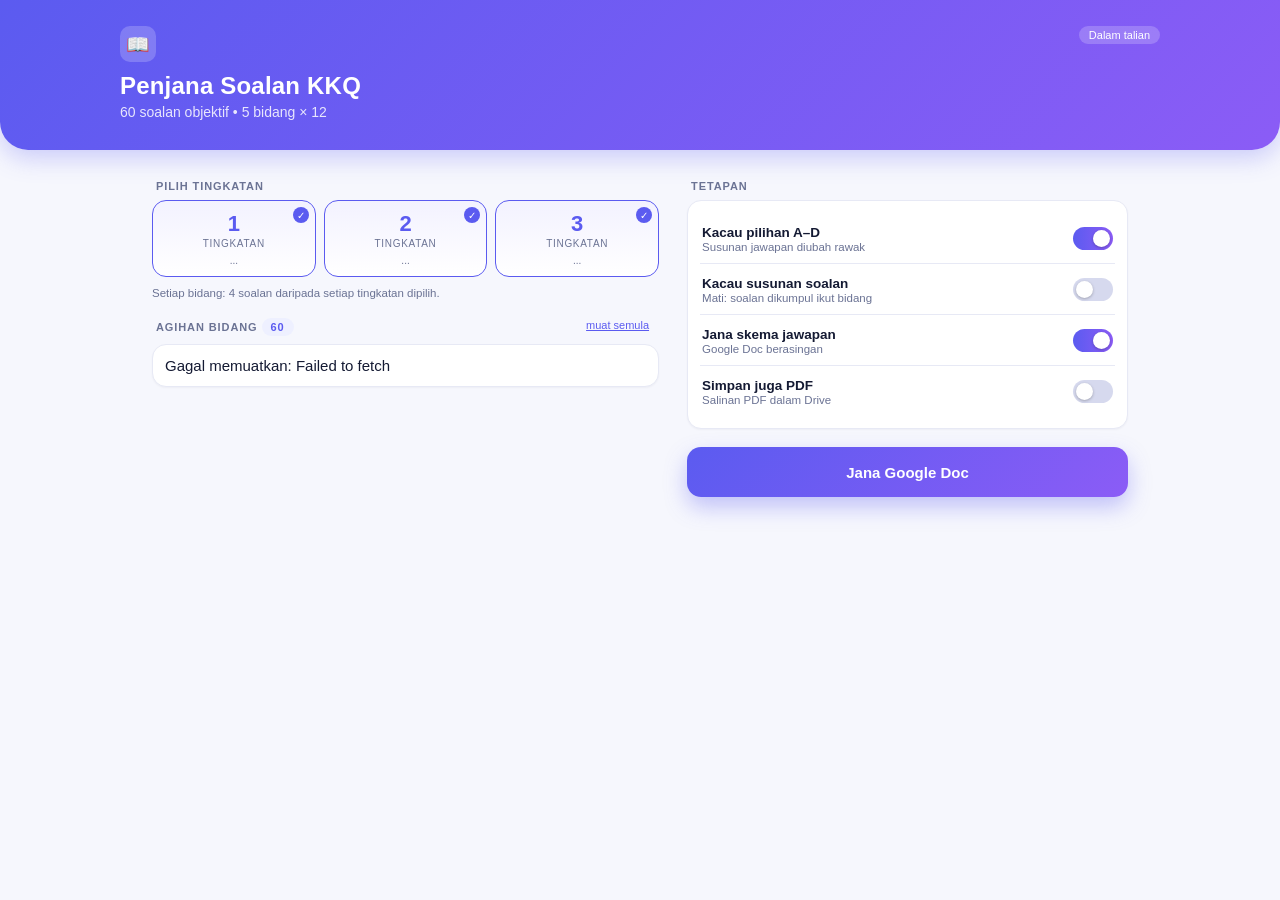
==== index.html @ 25ed91d0 "PWA Penjana Soalan KKQ dengan API Apps Script Co-Authored-By: Claude Sonnet 5.5 <noreply@anthropic.c" ====
<!DOCTYPE html>
<html lang="ms">
<head>
<meta charset="utf-8">
<meta name="viewport" content="width=device-width, initial-scale=1, viewport-fit=cover">
<meta name="theme-color" content="#5b5bf0">
<title>Penjana Soalan KKQ</title>
<link rel="manifest" href="manifest.json">
<link rel="icon" href="icons/icon-192.png">
<link rel="apple-touch-icon" href="icons/icon-192.png">
<meta name="apple-mobile-web-app-capable" content="yes">
<link rel="stylesheet" href="style.css">
</head>
<body>
  <div class="hero">
    <div class="top">
      <div class="logo">📖</div>
      <span id="net" class="badge">Dalam talian</span>
    </div>
    <h1>Penjana Soalan KKQ</h1>
    <p>60 soalan objektif &bull; 5 bidang &times; 12</p>
  </div>

  <div class="wrap">
   <div class="col">
    <div class="sec first">
      <h2>Pilih Tingkatan</h2>
      <div class="levels" id="levels"></div>
      <div class="note" id="splitNote"></div>
    </div>

    <div class="sec">
      <h2>Agihan Bidang <span class="pill" id="total">60</span>
        <button id="reload" class="link" type="button">muat semula</button></h2>
      <div class="card" id="bidang">Memuatkan...</div>
    </div>
   </div>

   <div class="col">
    <div class="sec first">
      <h2>Tetapan</h2>
      <div class="card">
        <div class="sw"><div><b>Kacau pilihan A–D</b><small>Susunan jawapan diubah rawak</small></div>
          <label class="tg"><input type="checkbox" id="shufOpt" checked><span></span></label></div>
        <div class="sw"><div><b>Kacau susunan soalan</b><small>Mati: soalan dikumpul ikut bidang</small></div>
          <label class="tg"><input type="checkbox" id="shufOrd"><span></span></label></div>
        <div class="sw"><div><b>Jana skema jawapan</b><small>Google Doc berasingan</small></div>
          <label class="tg"><input type="checkbox" id="makeKey" checked><span></span></label></div>
        <div class="sw"><div><b>Simpan juga PDF</b><small>Salinan PDF dalam Drive</small></div>
          <label class="tg"><input type="checkbox" id="makePdf"><span></span></label></div>
      </div>
    </div>

    <button class="cta" id="go" type="button"><span class="spin" id="spin"></span><span id="goTxt">Jana Google Doc</span></button>
    <div class="err" id="err"></div>

    <div class="card result" id="result">
      <h3>✓ Doc siap dijana</h3>
      <div class="meta" id="meta"></div>
      <div id="links"></div>
    </div>
   </div>
  </div>

<button id="install" class="install" hidden type="button">Pasang aplikasi</button>
<script src="app.js"></script>
</body>
</html>
---- style.css ----
:root{
  --ink:#141a33; --muted:#6b7394; --line:#e7e9f5; --bg:#f6f7fd;
  --a:#5b5bf0; --b:#8b5cf6; --ok:#12a150; --bad:#e5484d; --card:#ffffff;
}
*{box-sizing:border-box}
body{margin:0;background:var(--bg);color:var(--ink);
     font-family:"Google Sans",Inter,Roboto,"Segoe UI",Arial,sans-serif;font-size:14px;padding-bottom:90px}
.hero{background:linear-gradient(135deg,var(--a),var(--b));color:#fff;
      padding:18px 16px 22px;padding-top:calc(18px + env(safe-area-inset-top));
      border-radius:0 0 22px 22px;box-shadow:0 8px 24px rgba(91,91,240,.28)}
.hero .top{display:flex;justify-content:space-between;align-items:flex-start}
.hero .logo{width:36px;height:36px;border-radius:10px;background:rgba(255,255,255,.2);
      display:flex;align-items:center;justify-content:center;font-size:19px;margin-bottom:10px}
.hero h1{margin:0;font-size:18px;font-weight:700;letter-spacing:.2px}
.hero p{margin:4px 0 0;opacity:.85;font-size:12.5px}
.badge{font-size:11px;background:rgba(255,255,255,.2);padding:3px 10px;border-radius:99px}
.badge.off{background:#b45309}
.wrap{max-width:520px;margin:0 auto;padding:14px 14px 18px}
.sec{margin-top:16px}
.sec.first{margin-top:6px}
button,.lv,.tg span{-webkit-tap-highlight-color:transparent}
.cta{min-height:50px}

/* Tablet & desktop: dua lajur */
@media (min-width:860px){
  body{font-size:15px}
  .hero{padding:26px max(32px,calc((100% - 1040px)/2)) 30px;border-radius:0 0 28px 28px}
  .hero h1{font-size:24px}
  .hero p{font-size:14px}
  .wrap{max-width:1040px;display:grid;grid-template-columns:1.15fr 1fr;gap:28px;padding:24px 32px 40px;align-items:start}
  .col{min-width:0}
  .lv{padding:18px 10px 14px}
  .lv .n{font-size:30px}
  .row .nm{width:130px}
  .cta{margin-top:20px}
}
@media (min-width:600px) and (max-width:859px){
  .wrap{max-width:640px}
}
.sec h2{font-size:11px;text-transform:uppercase;letter-spacing:.9px;color:var(--muted);margin:0 4px 8px;font-weight:700}
.card{background:var(--card);border:1px solid var(--line);border-radius:14px;padding:12px;
      box-shadow:0 1px 2px rgba(20,26,51,.04)}
.link{background:none;border:0;color:var(--a);font-size:11px;cursor:pointer;text-decoration:underline;text-transform:none;letter-spacing:0;float:right}

.levels{display:grid;grid-template-columns:repeat(3,1fr);gap:8px}
.lv{position:relative;border:1.5px solid var(--line);background:#fff;border-radius:14px;
    padding:12px 8px 10px;text-align:center;cursor:pointer;transition:all .18s;user-select:none}
.lv:hover{transform:translateY(-1px);box-shadow:0 6px 14px rgba(91,91,240,.12)}
.lv .n{font-size:22px;font-weight:800;line-height:1}
.lv .t{font-size:10px;color:var(--muted);margin-top:3px;text-transform:uppercase;letter-spacing:.7px}
.lv .c{font-size:10px;color:var(--muted);margin-top:6px}
.lv .tick{position:absolute;top:6px;right:6px;width:16px;height:16px;border-radius:50%;
    background:var(--a);color:#fff;font-size:10px;display:none;align-items:center;justify-content:center}
.lv.on{border-color:var(--a);background:linear-gradient(180deg,#f3f2ff,#fff)}
.lv.on .n{color:var(--a)} .lv.on .tick{display:flex}

.row{display:flex;align-items:center;gap:10px;margin:9px 0}
.row .nm{width:100px;font-weight:600;font-size:12.5px;white-space:nowrap;overflow:hidden;text-overflow:ellipsis}
.bar{flex:1;height:7px;background:#eceefa;border-radius:99px;overflow:hidden}
.bar i{display:block;height:100%;background:linear-gradient(90deg,var(--a),var(--b));border-radius:99px;transition:width .35s}
.bar i.low{background:var(--bad)}
.row .nv{width:48px;text-align:right;font-size:11px;color:var(--muted);font-variant-numeric:tabular-nums}
.row .nv.low{color:var(--bad);font-weight:700}
.note{font-size:11.5px;color:var(--muted);margin-top:8px;line-height:1.45}
.pill{display:inline-block;background:#eef0ff;color:var(--a);padding:3px 9px;border-radius:99px;font-size:11px;font-weight:700}

.sw{display:flex;align-items:center;justify-content:space-between;padding:10px 2px;border-bottom:1px solid var(--line)}
.sw:last-child{border-bottom:0}
.sw b{font-size:13.5px;font-weight:600} .sw small{display:block;color:var(--muted);font-size:11.5px;margin-top:1px}
.tg{position:relative;width:40px;height:23px;flex:none}
.tg input{display:none}
.tg span{position:absolute;inset:0;background:#d6d9ee;border-radius:99px;cursor:pointer;transition:.2s}
.tg span:before{content:"";position:absolute;width:17px;height:17px;left:3px;top:3px;background:#fff;
      border-radius:50%;transition:.2s;box-shadow:0 1px 3px rgba(0,0,0,.25)}
.tg input:checked+span{background:linear-gradient(90deg,var(--a),var(--b))}
.tg input:checked+span:before{transform:translateX(17px)}

.cta{width:100%;margin-top:18px;border:0;border-radius:14px;padding:15px;color:#fff;font-size:15px;font-weight:700;
     cursor:pointer;background:linear-gradient(135deg,var(--a),var(--b));
     box-shadow:0 10px 22px rgba(91,91,240,.35);transition:.18s;display:flex;align-items:center;justify-content:center;gap:9px}
.cta:hover{transform:translateY(-1px)}
.cta:disabled{opacity:.6;cursor:wait;transform:none}
.spin{width:16px;height:16px;border:2.5px solid rgba(255,255,255,.4);border-top-color:#fff;border-radius:50%;
      animation:sp .7s linear infinite;display:none}
@keyframes sp{to{transform:rotate(360deg)}}

.result{display:none;margin-top:16px;border:1px solid #bfe8cf;background:linear-gradient(180deg,#f2fcf6,#fff)}
.result h3{margin:0 0 4px;font-size:15px;color:var(--ok)}
.result .meta{font-size:12px;color:var(--muted);margin-bottom:10px;line-height:1.5}
.lnk{display:flex;align-items:center;justify-content:space-between;text-decoration:none;color:var(--ink);
     background:#fff;border:1px solid var(--line);border-radius:11px;padding:11px 12px;margin-top:7px;font-weight:600;font-size:13px;transition:.15s}
.lnk:hover{border-color:var(--a);color:var(--a)}
.err{display:none;margin-top:14px;background:#fff1f1;border:1px solid #ffc9cb;color:#a4262c;border-radius:12px;padding:10px 12px;font-size:12.5px;line-height:1.5}

.install{position:fixed;right:14px;bottom:calc(14px + env(safe-area-inset-bottom));background:#141a33;color:#fff;border:0;padding:12px 18px;border-radius:99px;box-shadow:0 2px 8px rgba(0,0,0,.3)}
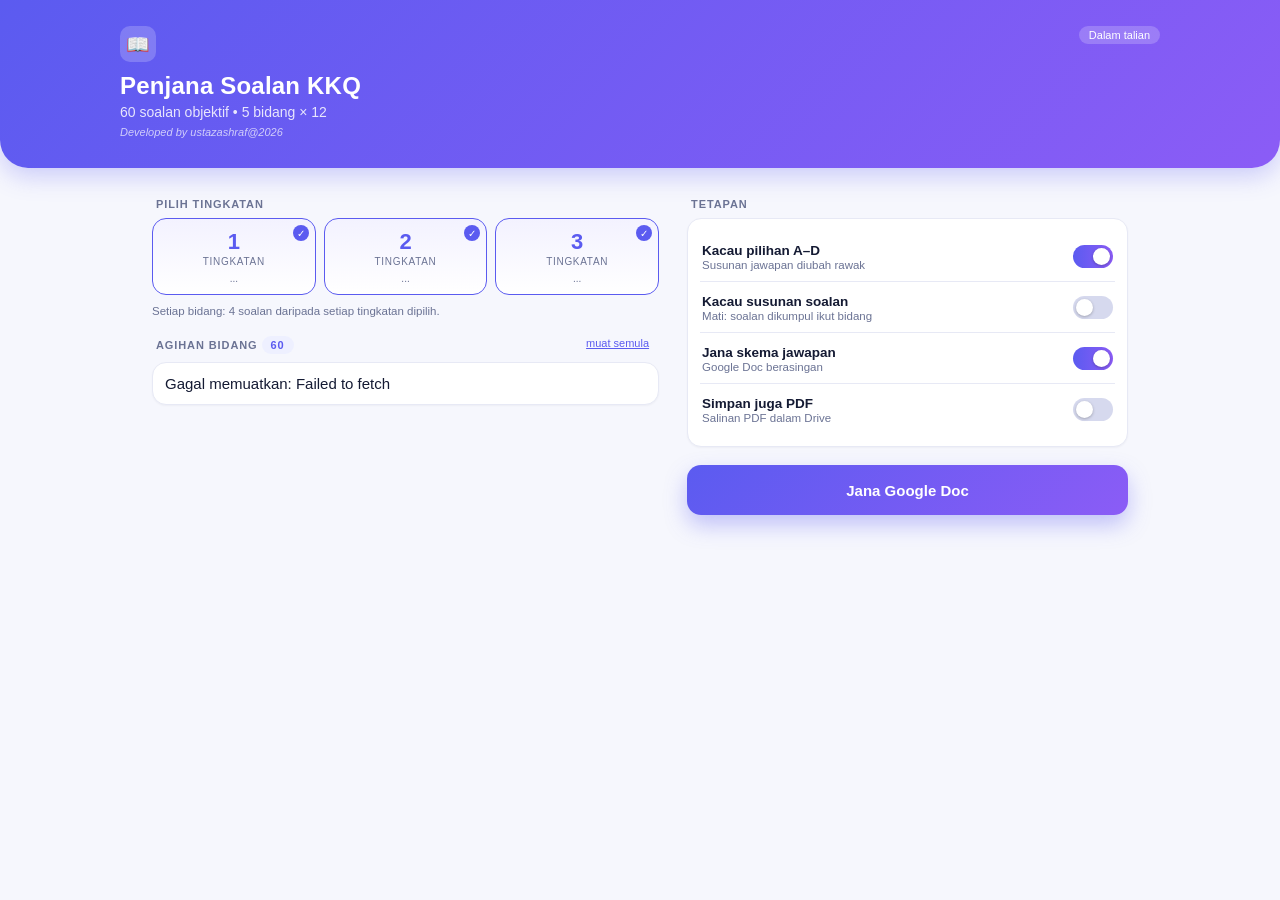
==== commit 0a05efd4: "Tambah tagline Developed by ustazashraf@2026 Co-Authored-By: Claude Sonnet 5.5 <noreply@anthropic.co" ====
--- a/index.html
+++ b/index.html
@@ -19,6 +19,7 @@
     </div>
     <h1>Penjana Soalan KKQ</h1>
     <p>60 soalan objektif &bull; 5 bidang &times; 12</p>
+    <p class="tagline">Developed by ustazashraf@2026</p>
   </div>
 
   <div class="wrap">
--- a/style.css
+++ b/style.css
@@ -13,6 +13,7 @@
       display:flex;align-items:center;justify-content:center;font-size:19px;margin-bottom:10px}
 .hero h1{margin:0;font-size:18px;font-weight:700;letter-spacing:.2px}
 .hero p{margin:4px 0 0;opacity:.85;font-size:12.5px}
+.hero p.tagline{opacity:.7;font-size:11px;font-style:italic;margin-top:6px}
 .badge{font-size:11px;background:rgba(255,255,255,.2);padding:3px 10px;border-radius:99px}
 .badge.off{background:#b45309}
 .wrap{max-width:520px;margin:0 auto;padding:14px 14px 18px}
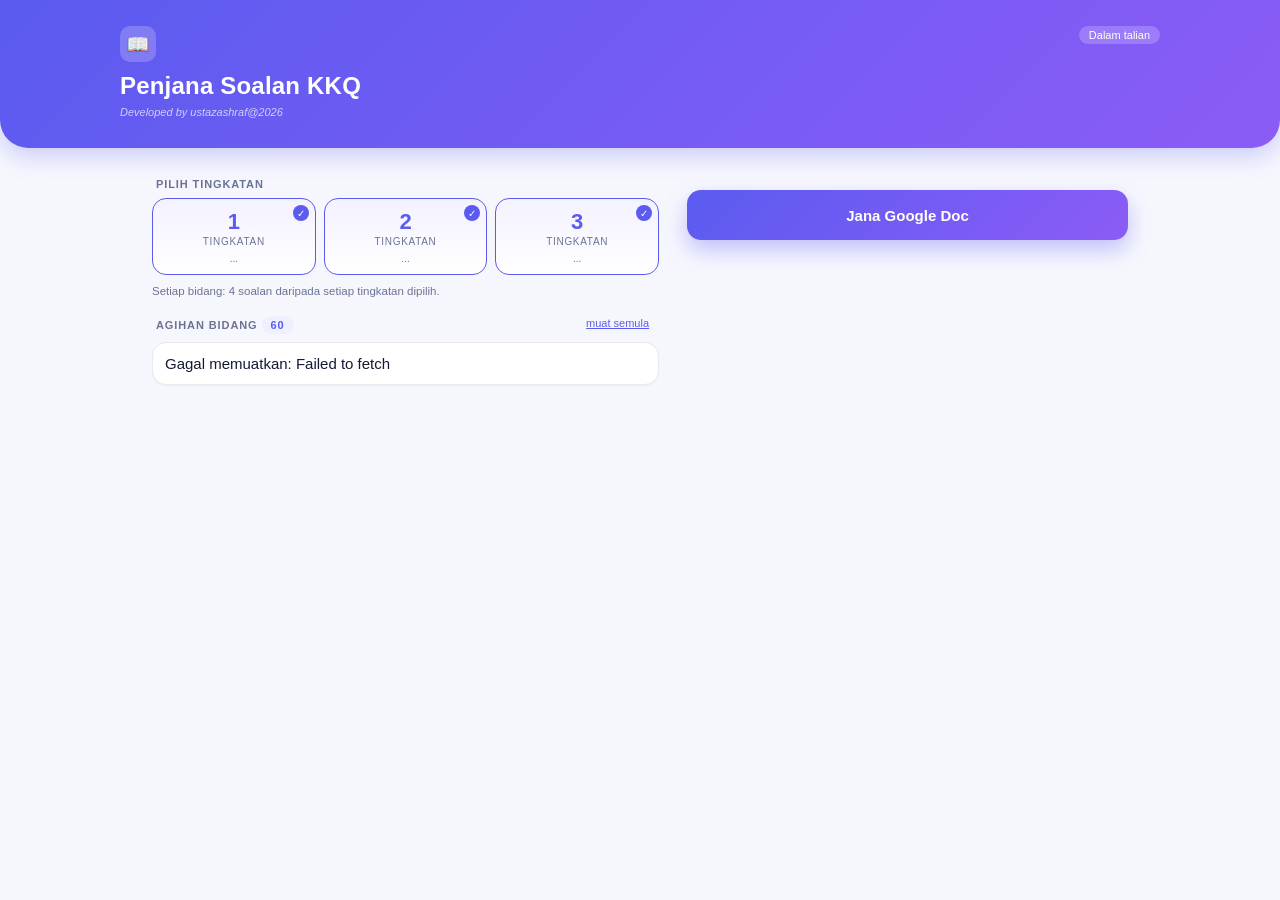
==== commit cc7f21cc: "Sembunyi menu tetapan, buang teks header, tambah gas/sidebar.html Co-Authored-By: Claude Sonnet 5.5 " ====
--- a/index.html
+++ b/index.html
@@ -18,7 +18,6 @@
       <span id="net" class="badge">Dalam talian</span>
     </div>
     <h1>Penjana Soalan KKQ</h1>
-    <p>60 soalan objektif &bull; 5 bidang &times; 12</p>
     <p class="tagline">Developed by ustazashraf@2026</p>
   </div>
 
@@ -38,7 +37,7 @@
    </div>
 
    <div class="col">
-    <div class="sec first">
+    <div class="sec first" style="display:none">
       <h2>Tetapan</h2>
       <div class="card">
         <div class="sw"><div><b>Kacau pilihan A–D</b><small>Susunan jawapan diubah rawak</small></div>
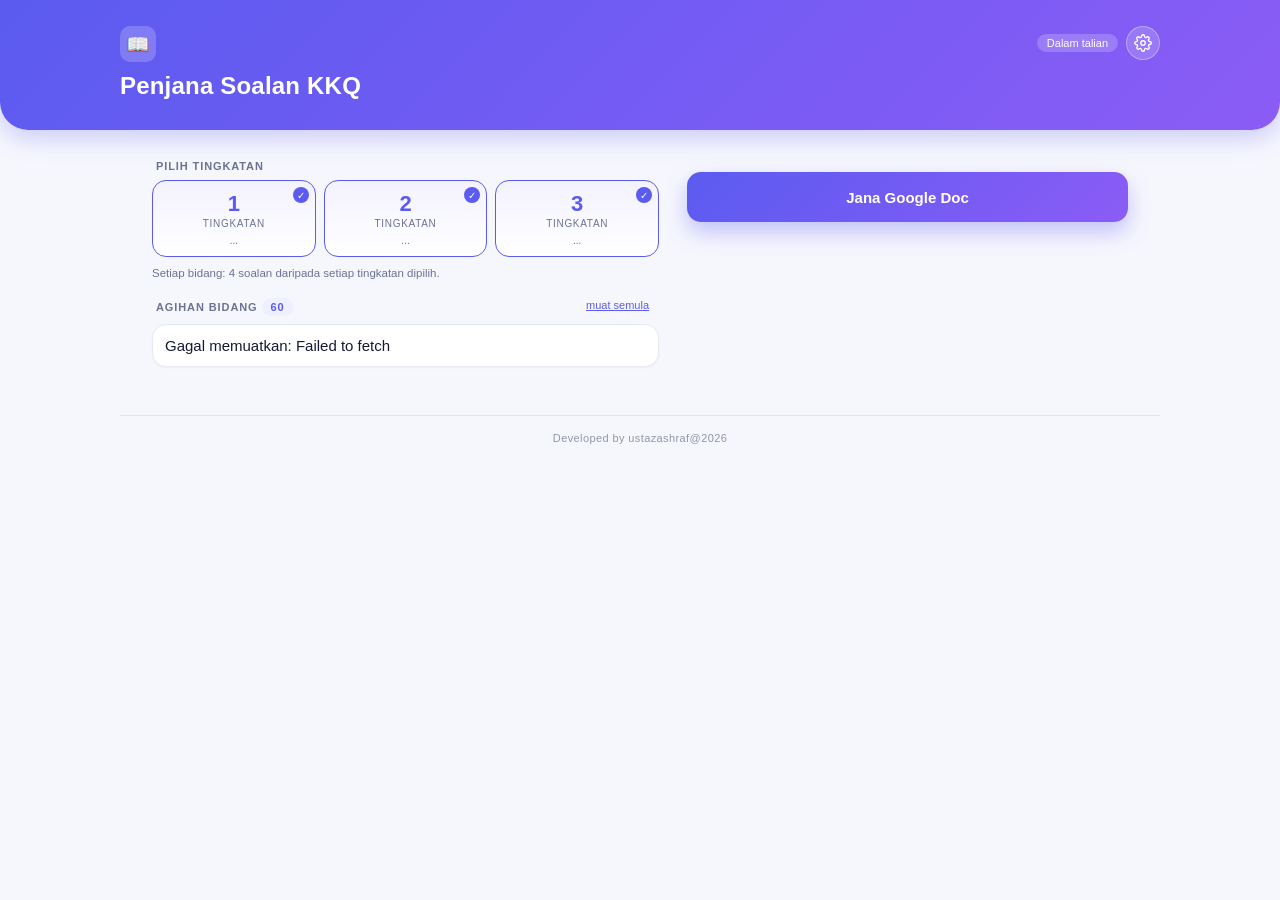
==== commit ff4a120e: "Ikon tetapan SVG boleh akses, footer tagline di bawah Co-Authored-By: Claude Sonnet 5.5 <noreply@ant" ====
--- a/index.html
+++ b/index.html
@@ -15,10 +15,9 @@
   <div class="hero">
     <div class="top">
       <div class="logo">📖</div>
-      <span id="net" class="badge">Dalam talian</span>
+      <div class="tools"><span id="net" class="badge">Dalam talian</span><button id="gear" class="gear" type="button" aria-label="Tetapan" aria-expanded="false"><svg viewBox="0 0 24 24" width="18" height="18" fill="none" stroke="currentColor" stroke-width="1.8" stroke-linecap="round" stroke-linejoin="round" aria-hidden="true"><circle cx="12" cy="12" r="3"/><path d="M19.4 15a1.65 1.65 0 0 0 .33 1.82l.06.06a2 2 0 0 1 0 2.83 2 2 0 0 1-2.83 0l-.06-.06a1.65 1.65 0 0 0-1.82-.33 1.65 1.65 0 0 0-1 1.51V21a2 2 0 0 1-2 2 2 2 0 0 1-2-2v-.09A1.65 1.65 0 0 0 9 19.4a1.65 1.65 0 0 0-1.82.33l-.06.06a2 2 0 0 1-2.83 0 2 2 0 0 1 0-2.83l.06-.06a1.65 1.65 0 0 0 .33-1.82 1.65 1.65 0 0 0-1.51-1H3a2 2 0 0 1-2-2 2 2 0 0 1 2-2h.09A1.65 1.65 0 0 0 4.6 9a1.65 1.65 0 0 0-.33-1.82l-.06-.06a2 2 0 0 1 0-2.83 2 2 0 0 1 2.83 0l.06.06a1.65 1.65 0 0 0 1.82.33H9a1.65 1.65 0 0 0 1-1.51V3a2 2 0 0 1 2-2 2 2 0 0 1 2 2v.09a1.65 1.65 0 0 0 1 1.51 1.65 1.65 0 0 0 1.82-.33l.06-.06a2 2 0 0 1 2.83 0 2 2 0 0 1 0 2.83l-.06.06a1.65 1.65 0 0 0-.33 1.82V9a1.65 1.65 0 0 0 1.51 1H21a2 2 0 0 1 2 2 2 2 0 0 1-2 2h-.09a1.65 1.65 0 0 0-1.51 1z"/></svg></button></div>
     </div>
     <h1>Penjana Soalan KKQ</h1>
-    <p class="tagline">Developed by ustazashraf@2026</p>
   </div>
 
   <div class="wrap">
@@ -37,7 +36,7 @@
    </div>
 
    <div class="col">
-    <div class="sec first" style="display:none">
+    <div class="sec first" id="settings" hidden>
       <h2>Tetapan</h2>
       <div class="card">
         <div class="sw"><div><b>Kacau pilihan A–D</b><small>Susunan jawapan diubah rawak</small></div>
@@ -62,6 +61,8 @@
    </div>
   </div>
 
+<footer class="foot">Developed by ustazashraf@2026</footer>
+
 <button id="install" class="install" hidden type="button">Pasang aplikasi</button>
 <script src="app.js"></script>
 </body>
--- a/style.css
+++ b/style.css
@@ -13,9 +13,21 @@
       display:flex;align-items:center;justify-content:center;font-size:19px;margin-bottom:10px}
 .hero h1{margin:0;font-size:18px;font-weight:700;letter-spacing:.2px}
 .hero p{margin:4px 0 0;opacity:.85;font-size:12.5px}
-.hero p.tagline{opacity:.7;font-size:11px;font-style:italic;margin-top:6px}
+.foot{width:100%;max-width:520px;margin:8px auto 0;padding:16px 14px 0;text-align:center;
+  border-top:1px solid #e3e5ee;color:#9096a8;font-size:11px;font-weight:500;letter-spacing:.4px}
+@media (min-width:860px){.foot{max-width:1040px}}
 .badge{font-size:11px;background:rgba(255,255,255,.2);padding:3px 10px;border-radius:99px}
 .badge.off{background:#b45309}
+.tools{display:flex;align-items:center;gap:8px}
+.gear{display:flex;align-items:center;justify-content:center;width:34px;height:34px;padding:0;border-radius:50%;
+  background:rgba(255,255,255,.18);border:1px solid rgba(255,255,255,.35);color:#fff;cursor:pointer;
+  backdrop-filter:blur(6px);-webkit-backdrop-filter:blur(6px);transition:background .2s,transform .2s,box-shadow .2s}
+.gear svg{transition:transform .5s cubic-bezier(.4,0,.2,1)}
+.gear:hover{background:rgba(255,255,255,.3);box-shadow:0 4px 12px rgba(20,26,51,.2)}
+.gear:hover svg,.gear[aria-expanded=true] svg{transform:rotate(90deg)}
+.gear[aria-expanded=true]{background:#fff;color:var(--a);border-color:#fff}
+.gear:active{transform:scale(.92)}
+[hidden]{display:none!important}
 .wrap{max-width:520px;margin:0 auto;padding:14px 14px 18px}
 .sec{margin-top:16px}
 .sec.first{margin-top:6px}
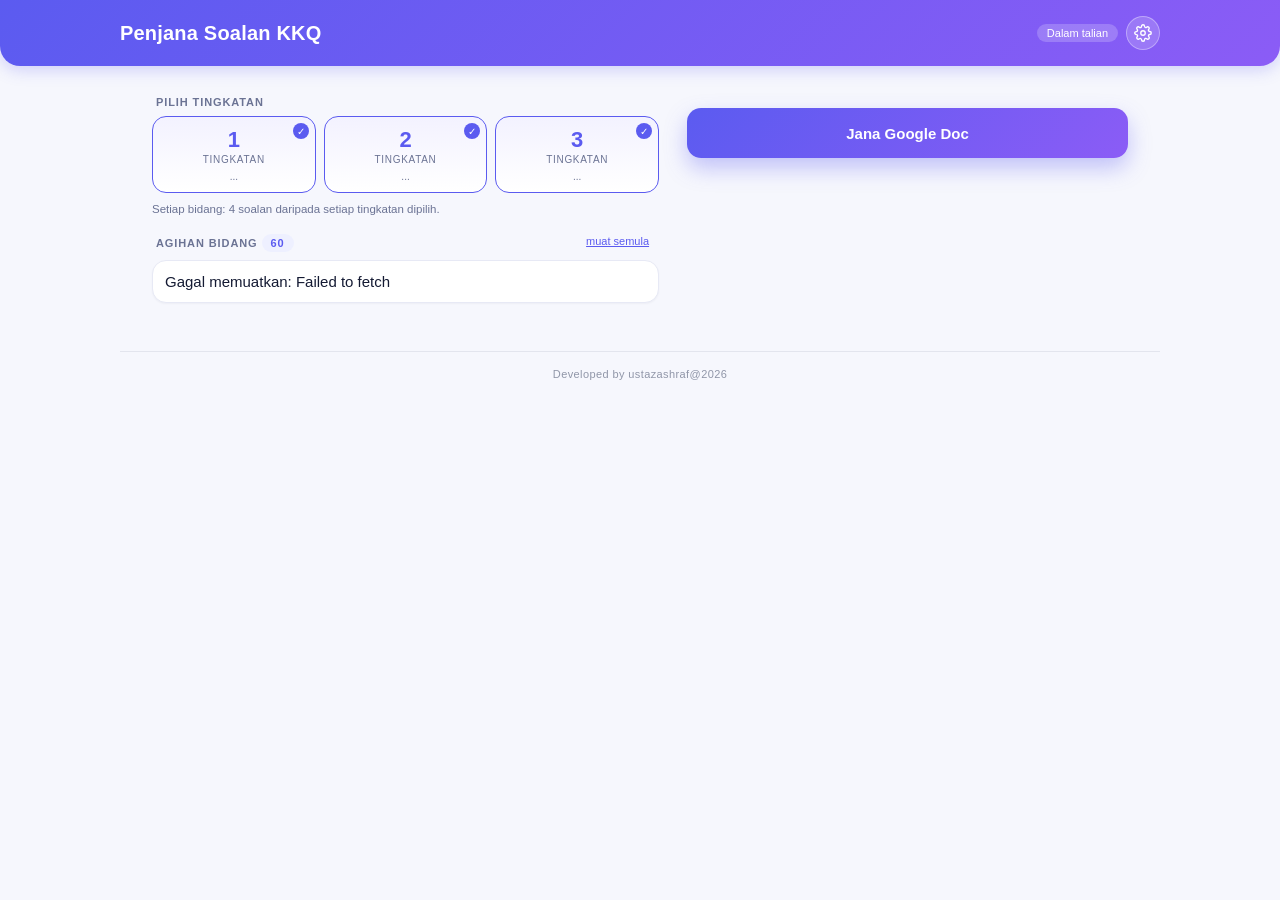
==== commit bb3a2eb5: "Buang ikon buku dan padatkan header Co-Authored-By: Claude Sonnet 5.5 <noreply@anthropic.com>" ====
--- a/index.html
+++ b/index.html
@@ -14,10 +14,9 @@
 <body>
   <div class="hero">
     <div class="top">
-      <div class="logo">📖</div>
+      <h1>Penjana Soalan KKQ</h1>
       <div class="tools"><span id="net" class="badge">Dalam talian</span><button id="gear" class="gear" type="button" aria-label="Tetapan" aria-expanded="false"><svg viewBox="0 0 24 24" width="18" height="18" fill="none" stroke="currentColor" stroke-width="1.8" stroke-linecap="round" stroke-linejoin="round" aria-hidden="true"><circle cx="12" cy="12" r="3"/><path d="M19.4 15a1.65 1.65 0 0 0 .33 1.82l.06.06a2 2 0 0 1 0 2.83 2 2 0 0 1-2.83 0l-.06-.06a1.65 1.65 0 0 0-1.82-.33 1.65 1.65 0 0 0-1 1.51V21a2 2 0 0 1-2 2 2 2 0 0 1-2-2v-.09A1.65 1.65 0 0 0 9 19.4a1.65 1.65 0 0 0-1.82.33l-.06.06a2 2 0 0 1-2.83 0 2 2 0 0 1 0-2.83l.06-.06a1.65 1.65 0 0 0 .33-1.82 1.65 1.65 0 0 0-1.51-1H3a2 2 0 0 1-2-2 2 2 0 0 1 2-2h.09A1.65 1.65 0 0 0 4.6 9a1.65 1.65 0 0 0-.33-1.82l-.06-.06a2 2 0 0 1 0-2.83 2 2 0 0 1 2.83 0l.06.06a1.65 1.65 0 0 0 1.82.33H9a1.65 1.65 0 0 0 1-1.51V3a2 2 0 0 1 2-2 2 2 0 0 1 2 2v.09a1.65 1.65 0 0 0 1 1.51 1.65 1.65 0 0 0 1.82-.33l.06-.06a2 2 0 0 1 2.83 0 2 2 0 0 1 0 2.83l-.06.06a1.65 1.65 0 0 0-.33 1.82V9a1.65 1.65 0 0 0 1.51 1H21a2 2 0 0 1 2 2 2 2 0 0 1-2 2h-.09a1.65 1.65 0 0 0-1.51 1z"/></svg></button></div>
     </div>
-    <h1>Penjana Soalan KKQ</h1>
   </div>
 
   <div class="wrap">
--- a/style.css
+++ b/style.css
@@ -6,9 +6,9 @@
 body{margin:0;background:var(--bg);color:var(--ink);
      font-family:"Google Sans",Inter,Roboto,"Segoe UI",Arial,sans-serif;font-size:14px;padding-bottom:90px}
 .hero{background:linear-gradient(135deg,var(--a),var(--b));color:#fff;
-      padding:18px 16px 22px;padding-top:calc(18px + env(safe-area-inset-top));
-      border-radius:0 0 22px 22px;box-shadow:0 8px 24px rgba(91,91,240,.28)}
-.hero .top{display:flex;justify-content:space-between;align-items:flex-start}
+      padding:12px 16px;padding-top:calc(12px + env(safe-area-inset-top));
+      border-radius:0 0 18px 18px;box-shadow:0 4px 16px rgba(91,91,240,.25)}
+.hero .top{display:flex;justify-content:space-between;align-items:center;gap:10px}
 .hero .logo{width:36px;height:36px;border-radius:10px;background:rgba(255,255,255,.2);
       display:flex;align-items:center;justify-content:center;font-size:19px;margin-bottom:10px}
 .hero h1{margin:0;font-size:18px;font-weight:700;letter-spacing:.2px}
@@ -37,8 +37,8 @@
 /* Tablet & desktop: dua lajur */
 @media (min-width:860px){
   body{font-size:15px}
-  .hero{padding:26px max(32px,calc((100% - 1040px)/2)) 30px;border-radius:0 0 28px 28px}
-  .hero h1{font-size:24px}
+  .hero{padding:16px max(32px,calc((100% - 1040px)/2));border-radius:0 0 20px 20px}
+  .hero h1{font-size:20px}
   .hero p{font-size:14px}
   .wrap{max-width:1040px;display:grid;grid-template-columns:1.15fr 1fr;gap:28px;padding:24px 32px 40px;align-items:start}
   .col{min-width:0}
